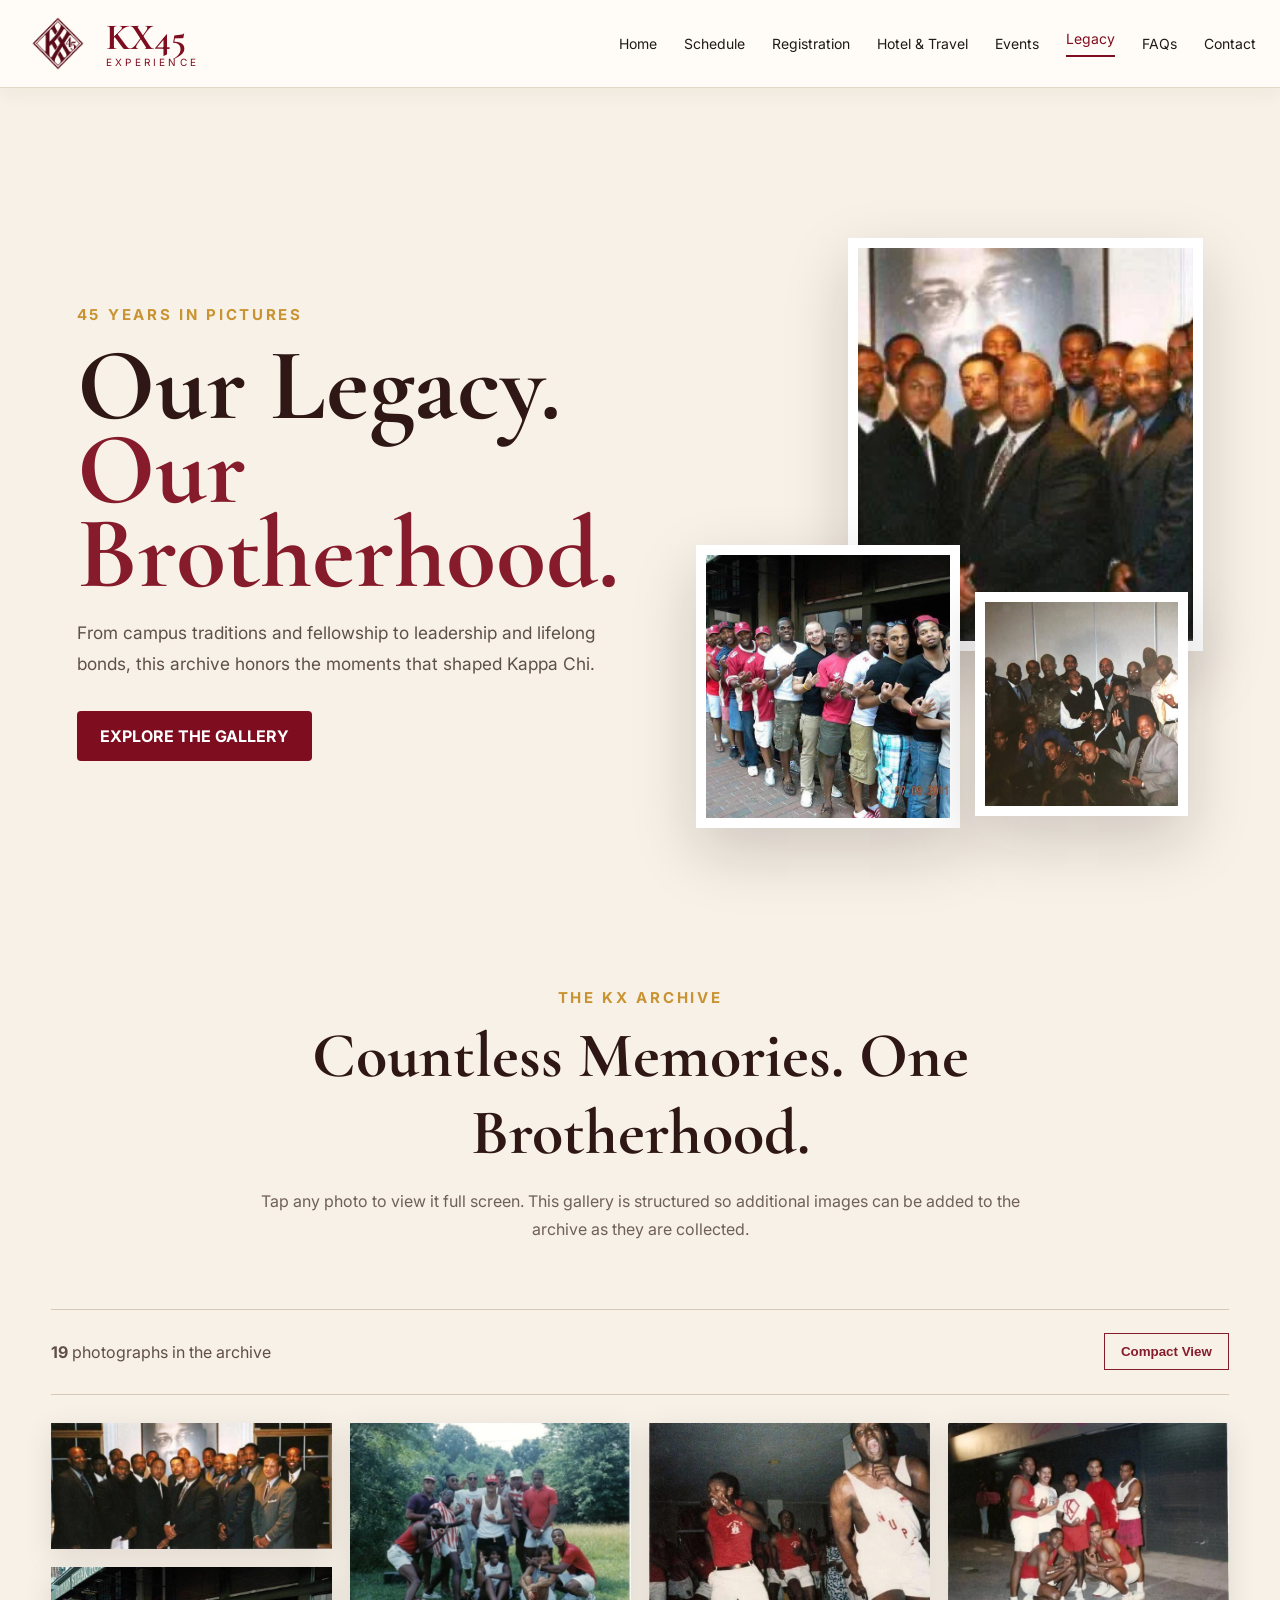
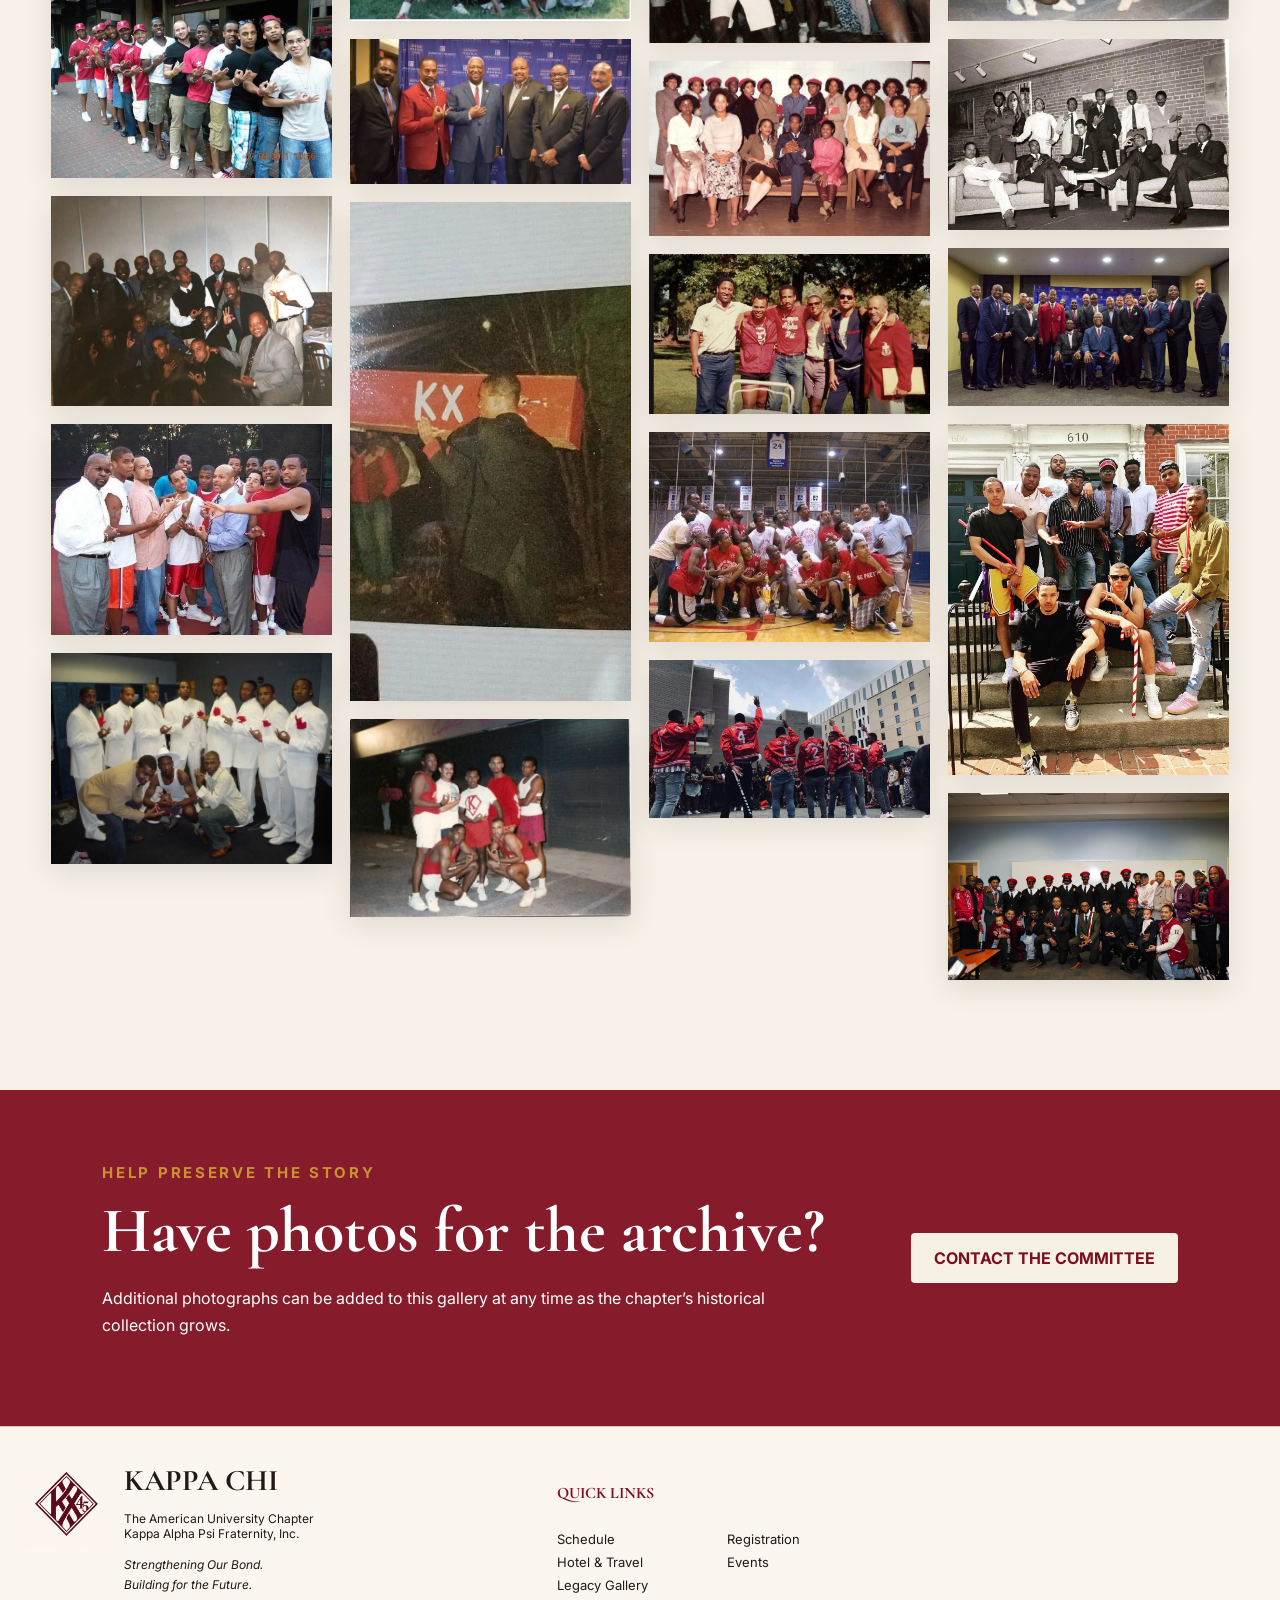
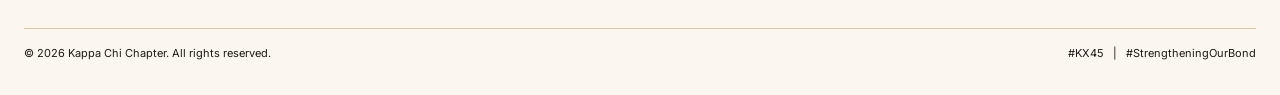
==== gallery.html @ 185af332 "Add files via upload" ====
<!doctype html>
<html lang="en">
<head>
  <meta charset="utf-8">
  <meta name="viewport" content="width=device-width,initial-scale=1">
  <meta name="theme-color" content="#f7f1e7">
  <meta name="description" content="Kappa Chi legacy photo gallery celebrating 45 years of brotherhood, leadership, service, and memories.">
  <title>Legacy Gallery | KX45 Experience</title>
  <link rel="preconnect" href="https://fonts.googleapis.com">
  <link rel="preconnect" href="https://fonts.gstatic.com" crossorigin>
  <link href="https://fonts.googleapis.com/css2?family=Cormorant+Garamond:wght@600;700&family=Inter:wght@400;500;600;700&display=swap" rel="stylesheet">
  <link rel="stylesheet" href="assets/styles.css">
  <link rel="stylesheet" href="assets/gallery.css">
  <script defer src="assets/gallery-data.js"></script>
  <script defer src="assets/gallery.js"></script>
</head>
<body class="gallery-page">
<header class="site-header">
  <a href="index.html#home" class="brand">
    <img src="assets/images/kx45-logo-transparent.png" alt="KX45 anniversary logo">
    <div><strong>KX45</strong><span>EXPERIENCE</span></div>
  </a>
  <button class="menu-toggle" aria-expanded="false" aria-controls="main-nav">Menu</button>
  <nav id="main-nav">
    <a href="index.html#home">Home</a>
    <a href="index.html#schedule">Schedule</a>
    <a href="index.html#registration">Registration</a>
    <a href="index.html#hotel">Hotel & Travel</a>
    <a href="index.html#events">Events</a>
    <a href="gallery.html" class="active">Legacy</a>
    <a href="index.html#faqs">FAQs</a>
    <a href="index.html#contact">Contact</a>
  </nav>
</header>

<main>
  <section class="gallery-hero">
    <div>
      <p class="eyebrow">45 Years in Pictures</p>
      <h1>Our Legacy.<br><span>Our Brotherhood.</span></h1>
      <p>From campus traditions and fellowship to leadership and lifelong bonds, this archive honors the moments that shaped Kappa Chi.</p>
      <a class="button primary" href="#legacy-gallery">Explore the Gallery</a>
    </div>
    <div class="gallery-hero-collage" aria-hidden="true">
      <img src="assets/images/legacy-gallery/kx-legacy-01.webp" alt="">
      <img src="assets/images/legacy-gallery/kx-legacy-02.webp" alt="">
      <img src="assets/images/legacy-gallery/kx-legacy-03.webp" alt="">
    </div>
  </section>

  <section class="gallery-intro">
    <p class="eyebrow">The KX Archive</p>
    <h2>Countless Memories. One Brotherhood.</h2>
    <p>Tap any photo to view it full screen. This gallery is structured so additional images can be added to the archive as they are collected.</p>
  </section>

  <section id="legacy-gallery" class="gallery-shell">
    <div class="gallery-toolbar">
      <p><strong id="photo-count">0</strong> photographs in the archive</p>
      <button id="view-toggle" type="button" aria-pressed="false">Compact View</button>
    </div>
    <div id="gallery-grid" class="legacy-gallery-grid" aria-live="polite"></div>
  </section>

  <section class="gallery-contribution">
    <div>
      <p class="eyebrow">Help Preserve the Story</p>
      <h2>Have photos for the archive?</h2>
      <p>Additional photographs can be added to this gallery at any time as the chapter’s historical collection grows.</p>
    </div>
    <a href="index.html#contact" class="button cream-button">Contact the Committee</a>
  </section>
</main>

<footer id="contact">
  <div class="footer-brand">
    <img src="assets/images/kx45-logo-transparent.png" alt="">
    <div><h3>Kappa Chi</h3><p>The American University Chapter<br>Kappa Alpha Psi Fraternity, Inc.</p><em>Strengthening Our Bond.<br>Building for the Future.</em></div>
  </div>
  <div class="footer-links"><h4>Quick Links</h4><a href="index.html#schedule">Schedule</a><a href="index.html#registration">Registration</a><a href="index.html#hotel">Hotel & Travel</a><a href="index.html#events">Events</a><a href="gallery.html">Legacy Gallery</a></div>
  <div class="copyright">© 2026 Kappa Chi Chapter. All rights reserved. <span>#KX45 &nbsp; | &nbsp; #StrengtheningOurBond</span></div>
</footer>

<dialog id="gallery-lightbox" class="gallery-lightbox">
  <button class="lightbox-close" aria-label="Close photo">×</button>
  <button class="lightbox-prev" aria-label="Previous photo">‹</button>
  <figure><img id="lightbox-image" src="" alt=""><figcaption id="lightbox-caption"></figcaption></figure>
  <button class="lightbox-next" aria-label="Next photo">›</button>
</dialog>
</body>
</html>
---- assets/styles.css ----
:root{--burgundy:#7f0d20;--burgundy-dark:#5e0816;--gold:#c99331;--cream:#f7f0e5;--cream-dark:#eee3d4;--ink:#211915;--muted:#6f655d;--white:#fff;--max:1240px}
*{box-sizing:border-box}html{scroll-behavior:smooth}body{margin:0;font-family:Inter,Arial,sans-serif;background:var(--cream);color:var(--ink)}h1,h2,h3,h4{font-family:"Cormorant Garamond",Georgia,serif}a{color:inherit}.site-header{position:sticky;top:0;z-index:20;height:88px;display:flex;align-items:center;justify-content:space-between;padding:0 max(24px,calc((100vw - var(--max))/2));background:rgba(255,252,247,.97);border-bottom:1px solid #e3d6c6;box-shadow:0 5px 20px rgba(62,37,20,.05)}.brand{display:flex;align-items:center;gap:14px;text-decoration:none}.brand img{width:68px;height:68px;object-fit:contain}.brand div{display:flex;flex-direction:column}.brand strong{font:700 37px/1 "Cormorant Garamond",serif;color:var(--burgundy)}.brand span{font-size:10px;letter-spacing:.32em;color:var(--burgundy)}nav{display:flex;align-items:center;gap:27px}nav a{text-decoration:none;font-size:14px}nav a.active{color:var(--burgundy);border-bottom:2px solid var(--burgundy);padding-bottom:8px}.header-cta{padding:14px 20px;background:var(--burgundy);color:white;border-radius:5px;text-transform:uppercase;font-weight:700}.menu-toggle{display:none}
.hero{display:grid;grid-template-columns:.95fr 1.35fr;min-height:560px;background:white}.hero-copy{padding:55px 38px 45px max(35px,calc((100vw - var(--max))/2));display:flex;flex-direction:column;justify-content:center}.eyebrow{text-transform:uppercase;letter-spacing:.18em;color:var(--gold);font-size:15px;font-weight:700;margin:0 0 6px}.hero h1{margin:0;line-height:.8}.hero h1 span{display:inline-block;font-size:150px;color:var(--burgundy)}.hero h1 em{font-size:88px;color:var(--gold);font-weight:600}.hero h1 strong{display:block;font-size:53px;text-transform:uppercase;color:var(--burgundy)}.divider{width:300px;border-top:1px solid var(--gold);margin:24px 0}.theme{font:700 27px/1.1 "Cormorant Garamond",serif;text-transform:uppercase;color:var(--gold);margin:0 0 15px}.official-name{max-width:580px;color:var(--muted);font-size:14px}.hero-meta{display:flex;gap:24px;margin:18px 0;font-weight:700;text-transform:uppercase;color:var(--burgundy);font-size:13px}.hero-actions{display:flex;gap:16px}.button{display:inline-flex;align-items:center;justify-content:center;min-height:50px;padding:0 23px;text-decoration:none;text-transform:uppercase;font-weight:700;border-radius:4px}.primary{background:var(--burgundy);color:white}.outline{border:1px solid var(--gold);color:var(--ink);background:white}.hero-photo{position:relative;overflow:hidden}.hero-photo>img{width:100%;height:100%;object-fit:cover;object-position:center 25%}.hero-photo:after{content:"";position:absolute;inset:0;background:linear-gradient(90deg,rgba(255,255,255,.35),transparent 24%)}.countdown-card{position:absolute;right:32px;bottom:30px;z-index:2;background:rgba(255,252,247,.96);padding:22px 28px;border-radius:18px;box-shadow:0 14px 40px rgba(0,0,0,.2);min-width:390px}.countdown-card p{text-align:center;text-transform:uppercase;color:var(--burgundy);font-weight:700;margin:0 0 12px}.countdown-grid{display:grid;grid-template-columns:repeat(4,1fr)}.countdown-grid div{text-align:center;border-left:1px solid #d7c09e}.countdown-grid div:first-child{border-left:0}.countdown-grid strong{display:block;font-size:37px}.countdown-grid span{text-transform:uppercase;font-size:10px}
.photo-strip{display:grid;grid-template-columns:repeat(4,1fr);height:165px}.photo-strip img{width:100%;height:100%;object-fit:cover}.photo-strip img:nth-child(1),.photo-strip img:nth-child(3){object-fit:contain;background:#e7ded1}
.quick-access{display:grid;grid-template-columns:repeat(6,1fr);gap:18px;padding:26px max(24px,calc((100vw - var(--max))/2));background:var(--cream)}.quick-card{min-height:170px;padding:18px;background:white;border:1px solid #e5d8c8;border-radius:9px;text-decoration:none;text-align:center;box-shadow:0 10px 25px rgba(80,45,20,.08)}.quick-card .icon{width:55px;height:55px;margin:auto;border-radius:50%;display:grid;place-items:center;background:var(--burgundy);color:white;font-size:24px}.quick-card h3{text-transform:uppercase;font-size:25px;line-height:.95;margin:15px 0 7px}.quick-card p{font-size:13px;margin:0;color:var(--muted)}.quick-card span{display:block;margin-top:8px;color:var(--burgundy)}
.dashboard{display:grid;grid-template-columns:1fr 1fr 1.1fr;gap:18px;padding:0 max(24px,calc((100vw - var(--max))/2)) 32px}.panel{background:white;border:1px solid #dfd1bf;border-radius:9px;overflow:hidden;box-shadow:0 10px 25px rgba(80,45,20,.08)}.panel-title{padding:13px;text-align:center;text-transform:uppercase;color:white;font:700 24px "Cormorant Garamond",serif}.panel-title.burgundy{background:var(--burgundy)}.panel-title.gold{background:var(--gold)}.event-list button{width:100%;display:grid;grid-template-columns:58px 1fr 20px;gap:12px;align-items:center;padding:9px 14px;border:0;border-bottom:1px solid #eadfce;background:white;text-align:left;cursor:pointer}.event-list time{border:1px solid var(--gold);border-radius:8px;text-align:center;padding:4px}.event-list time b{display:block;text-transform:uppercase;font-size:10px}.event-list time strong{font-size:22px}.event-list span b{display:block}.event-list span small{display:block;color:var(--muted);margin-top:2px}.event-list i{font-size:28px;color:var(--gold)}.panel-button{display:block;margin:12px;background:var(--burgundy);color:white;text-decoration:none;text-align:center;padding:11px;text-transform:uppercase;font-weight:700;border-radius:5px}.update-list{padding:10px 18px}.update-list article{display:grid;grid-template-columns:42px 1fr;gap:12px;padding:14px 0;border-bottom:1px solid #eadfce}.update-list article>span{width:38px;height:38px;border:1px solid var(--gold);border-radius:50%;display:grid;place-items:center;color:var(--gold)}.update-list h4{font-family:Inter,Arial,sans-serif;margin:0;font-size:14px}.update-list p{font-size:12px;margin:3px 0;color:var(--muted)}.update-list a{font-size:12px;color:var(--burgundy);text-decoration:none}.legacy-panel img{width:100%;height:330px;object-fit:cover;object-position:center 30%}.legacy-copy{text-align:center;padding:20px}.legacy-copy h3{text-transform:uppercase;color:var(--burgundy);font-size:30px;line-height:1;margin:0 0 12px}.legacy-copy p,.legacy-copy blockquote{font-size:14px}.signature{font:italic 56px "Cormorant Garamond",serif;color:var(--gold)}
.events-section,.faq-section{padding:78px max(24px,calc((100vw - var(--max))/2))}.section-heading{text-align:center;margin-bottom:35px}.section-heading h2{font-size:52px;color:var(--burgundy);margin:0}.event-detail-grid{display:grid;grid-template-columns:repeat(2,1fr);gap:16px}.event-detail-grid article{padding:24px;background:white;border:1px solid #dfd1bf;border-radius:8px}.event-detail-grid article span{color:var(--gold);text-transform:uppercase;font-size:12px;font-weight:700}.event-detail-grid h3{font-size:28px;margin:5px 0 10px}.event-detail-grid p,.event-detail-grid address{font-size:14px;color:var(--muted);font-style:normal}.event-detail-grid dl{display:grid;grid-template-columns:auto 1fr;gap:4px 10px;font-size:13px}.event-detail-grid dt{font-weight:700}
.registration-section{display:flex;justify-content:space-between;align-items:center;gap:35px;padding:55px max(24px,calc((100vw - var(--max))/2));background:linear-gradient(110deg,var(--burgundy-dark),var(--burgundy));color:white}.registration-section h2{font-size:48px;margin:0}.registration-section p{max-width:780px}.cream-button{background:var(--cream);color:var(--burgundy)}.hotel-section{padding:70px max(24px,calc((100vw - var(--max))/2));background:var(--cream-dark)}.hotel-card{background:white;border-left:6px solid var(--gold);padding:34px}.hotel-card h2{font-size:48px;color:var(--burgundy);margin:0}.hotel-meta{display:grid;grid-template-columns:repeat(3,1fr);gap:15px;margin-top:25px}.hotel-meta span{padding:15px;background:var(--cream);border-radius:6px}.hotel-meta b{display:block;color:var(--burgundy);margin-bottom:4px}.faq-list{max-width:900px;margin:auto}.faq-list details{background:white;border:1px solid #dfd1bf;padding:18px 20px;margin-bottom:10px}.faq-list summary{font-weight:700;cursor:pointer}
.home-screen{display:grid;grid-template-columns:110px 1.3fr 2fr 100px;align-items:center;gap:25px;padding:22px max(24px,calc((100vw - var(--max))/2));background:linear-gradient(110deg,var(--burgundy-dark),var(--burgundy));color:white}.phone{width:65px;height:105px;border:5px solid white;border-radius:10px;display:grid;place-items:center;font:700 16px "Cormorant Garamond",serif}.home-copy h3{font-size:26px;color:var(--gold);margin:0}.steps{display:grid;grid-template-columns:repeat(3,1fr);gap:15px}.steps span{text-align:center}.steps b{display:grid;place-items:center;width:42px;height:42px;margin:0 auto 7px;border:1px solid var(--gold);border-radius:50%;color:var(--gold)}.qr{width:80px;height:80px;background:white;color:#111;display:grid;place-items:center;font-weight:800}
footer{display:grid;grid-template-columns:1.5fr 1fr 1fr;gap:35px;padding:35px max(24px,calc((100vw - var(--max))/2));background:#fbf6ee;border-top:1px solid #dac7ae}.footer-brand{display:flex;gap:15px}.footer-brand img{width:85px;height:85px;object-fit:contain}.footer-brand h3{font-size:30px;margin:0;text-transform:uppercase}.footer-brand p,.footer-brand em{font-size:12px}.footer-links{display:grid;grid-template-columns:repeat(2,1fr);gap:7px}.footer-links h4,.social h4{grid-column:1/-1;color:var(--burgundy);text-transform:uppercase}.footer-links a{text-decoration:none;font-size:13px}.social div{display:flex;gap:10px}.social span{width:42px;height:42px;border:1px solid var(--gold);border-radius:50%;display:grid;place-items:center;color:var(--burgundy);font-weight:700}.copyright{grid-column:1/-1;border-top:1px solid #d9c6aa;padding-top:17px;font-size:11px}.copyright span{float:right}
dialog{max-width:620px;width:calc(100% - 30px);border:1px solid var(--gold);background:white;color:var(--ink);padding:30px}dialog::backdrop{background:rgba(0,0,0,.65)}.dialog-close{float:right;border:0;background:none;font-size:28px;cursor:pointer}
@media(max-width:1000px){.menu-toggle{display:block;background:none;border:1px solid #bba98f;padding:8px 12px}nav{position:absolute;top:88px;left:0;right:0;display:none;flex-direction:column;align-items:stretch;background:white;padding:20px;border-bottom:1px solid #ddd}nav.open{display:flex}.hero{grid-template-columns:1fr}.hero-copy{padding:45px 28px;text-align:center;align-items:center}.hero-photo{min-height:500px}.photo-strip{grid-template-columns:repeat(2,1fr);height:auto}.photo-strip img{height:180px}.quick-access{grid-template-columns:repeat(3,1fr)}.dashboard{grid-template-columns:1fr 1fr}.legacy-panel{grid-column:1/-1}.event-detail-grid{grid-template-columns:1fr}.home-screen{grid-template-columns:90px 1fr}.steps{grid-column:1/-1}.qr{justify-self:end}footer{grid-template-columns:1fr 1fr}}
@media(max-width:650px){.site-header{height:72px;padding:0 14px}.brand img{width:52px;height:52px}.brand strong{font-size:28px}.hero-copy{padding:35px 18px}.hero h1 span{font-size:100px}.hero h1 em{font-size:58px}.hero h1 strong{font-size:36px}.hero-meta{flex-direction:column;gap:5px}.hero-actions{flex-direction:column;width:100%}.button{width:100%}.hero-photo{min-height:390px}.countdown-card{left:15px;right:15px;bottom:15px;min-width:0}.photo-strip{grid-template-columns:1fr}.photo-strip img{height:auto;max-height:280px;object-fit:contain;background:#eee}.quick-access{grid-template-columns:repeat(2,1fr);padding:16px}.dashboard{grid-template-columns:1fr;padding:0 16px 24px}.legacy-panel{grid-column:auto}.events-section,.faq-section{padding:60px 16px}.registration-section{flex-direction:column;align-items:flex-start;padding:45px 18px}.hotel-section{padding:50px 16px}.hotel-meta{grid-template-columns:1fr}.home-screen{grid-template-columns:1fr;text-align:center}.phone,.qr{justify-self:center}.steps{grid-template-columns:1fr}.copyright span{float:none;display:block;margin-top:8px}footer{grid-template-columns:1fr;padding:30px 18px}}/* KX45 refinement updates */
.brand img,.footer-brand img{background:transparent;border-radius:0}
.quick-card .icon{font-size:23px;line-height:1}
.signature{font-style:normal;font-weight:700;color:var(--burgundy)}
.hotel-options{display:grid;grid-template-columns:repeat(3,1fr);gap:16px;margin-top:26px}
.hotel-option{display:grid;grid-template-columns:52px 1fr;gap:14px;align-items:start;padding:20px;background:var(--cream);border:1px solid #dfd1bf;border-radius:8px;text-decoration:none;transition:transform .2s ease,box-shadow .2s ease}
.hotel-option:hover{transform:translateY(-3px);box-shadow:0 10px 24px rgba(80,45,20,.12)}
.hotel-icon{width:48px;height:48px;border-radius:50%;display:grid;place-items:center;background:var(--burgundy);color:white;font:700 24px "Cormorant Garamond",serif}
.hotel-option div{display:flex;flex-direction:column;gap:3px}.hotel-option b{font-size:11px;letter-spacing:.12em;text-transform:uppercase;color:var(--gold)}
.hotel-option strong{font:700 20px/1.05 "Cormorant Garamond",serif;color:var(--burgundy)}.hotel-option small{font-size:12px;color:var(--muted)}
.hotel-option i{grid-column:2;font-style:normal;font-size:12px;font-weight:700;color:var(--burgundy)}
.hotel-note{margin-top:20px;font-size:13px;color:var(--muted)}
.qr{width:88px;height:88px;background:white;display:grid;place-items:center;padding:5px;border-radius:4px}.qr img{width:100%;height:100%;display:block}
@media(max-width:900px){.hotel-options{grid-template-columns:1fr}}
---- assets/gallery.css ----
.gallery-page{background:#f7f1e7}.gallery-hero{max-width:1440px;margin:0 auto;padding:150px 6vw 80px;display:grid;grid-template-columns:1fr 1fr;gap:6vw;align-items:center}.gallery-hero h1{font-family:"Cormorant Garamond",serif;font-size:clamp(4rem,8vw,7.5rem);line-height:.82;color:#2e1715;margin:.2em 0}.gallery-hero h1 span{color:#861c2b}.gallery-hero>div>p:not(.eyebrow){max-width:620px;font-size:1.08rem;line-height:1.8;color:#5f5049;margin-bottom:2rem}.gallery-hero-collage{height:590px;position:relative}.gallery-hero-collage img{position:absolute;object-fit:cover;border:10px solid #fff;box-shadow:0 24px 60px rgba(36,18,15,.18)}.gallery-hero-collage img:nth-child(1){width:70%;height:70%;right:0;top:0}.gallery-hero-collage img:nth-child(2){width:52%;height:48%;left:0;bottom:0;z-index:2}.gallery-hero-collage img:nth-child(3){width:42%;height:38%;right:3%;bottom:2%;z-index:3}.gallery-intro{text-align:center;max-width:820px;margin:0 auto;padding:80px 24px 50px}.gallery-intro h2{font-family:"Cormorant Garamond",serif;font-size:clamp(2.8rem,5vw,4.7rem);color:#2e1715;margin:.15em 0}.gallery-intro>p:last-child{color:#6f6059;line-height:1.75}.gallery-shell{max-width:1500px;margin:0 auto;padding:0 4vw 110px}.gallery-toolbar{display:flex;justify-content:space-between;align-items:center;border-top:1px solid #d8c8b7;border-bottom:1px solid #d8c8b7;padding:16px 0;margin-bottom:28px;color:#604f48}.gallery-toolbar button{border:1px solid #861c2b;background:transparent;color:#861c2b;padding:10px 16px;font-weight:700;cursor:pointer}.legacy-gallery-grid{columns:4 260px;column-gap:18px}.gallery-item{width:100%;display:block;position:relative;margin:0 0 18px;padding:0;border:0;background:#fff;cursor:zoom-in;overflow:hidden;break-inside:avoid;box-shadow:0 8px 28px rgba(38,18,16,.1)}.gallery-item img{width:100%;display:block;transition:transform .45s ease}.gallery-item span{position:absolute;left:12px;bottom:12px;background:rgba(54,19,22,.88);color:#fff;padding:7px 10px;font-size:.7rem;text-transform:uppercase;letter-spacing:.12em;opacity:0;transform:translateY(8px);transition:.3s}.gallery-item:hover img{transform:scale(1.035)}.gallery-item:hover span{opacity:1;transform:none}.legacy-gallery-grid.compact{columns:6 180px}.gallery-contribution{background:#861c2b;color:#fff;padding:70px 8vw;display:flex;justify-content:space-between;align-items:center;gap:2rem}.gallery-contribution h2{font-family:"Cormorant Garamond",serif;font-size:clamp(2.7rem,5vw,4.4rem);margin:.1em 0}.gallery-contribution p{max-width:700px;line-height:1.7}.gallery-lightbox{width:min(94vw,1300px);height:min(92vh,900px);border:0;padding:0;background:#160d0d;color:#fff}.gallery-lightbox::backdrop{background:rgba(10,5,5,.92)}.gallery-lightbox figure{height:100%;margin:0;display:flex;flex-direction:column;align-items:center;justify-content:center;padding:55px}.gallery-lightbox img{max-width:100%;max-height:calc(100% - 40px);object-fit:contain}.gallery-lightbox figcaption{padding-top:14px;color:#d7c7bd;font-size:.85rem;letter-spacing:.08em;text-transform:uppercase}.gallery-lightbox button{position:absolute;z-index:3;border:0;background:rgba(255,255,255,.12);color:#fff;cursor:pointer}.lightbox-close{right:16px;top:14px;width:44px;height:44px;font-size:2rem}.lightbox-prev,.lightbox-next{top:50%;transform:translateY(-50%);width:50px;height:70px;font-size:3rem}.lightbox-prev{left:8px}.lightbox-next{right:8px}.legacy-gallery-link{display:inline-block;margin-top:18px;color:#861c2b;font-weight:800;text-decoration:none;border-bottom:1px solid currentColor;padding-bottom:3px}
@media(max-width:900px){.gallery-hero{grid-template-columns:1fr;padding-top:115px}.gallery-hero-collage{height:430px}.legacy-gallery-grid{columns:2 150px}.legacy-gallery-grid.compact{columns:3 120px}.gallery-contribution{align-items:flex-start;flex-direction:column}}@media(max-width:520px){.gallery-hero{padding-left:22px;padding-right:22px}.gallery-hero-collage{height:340px}.gallery-shell{padding-left:14px;padding-right:14px}.legacy-gallery-grid,.legacy-gallery-grid.compact{columns:2 120px;column-gap:10px}.gallery-item{margin-bottom:10px}.gallery-toolbar{font-size:.82rem}.gallery-lightbox figure{padding:45px 20px}.lightbox-prev,.lightbox-next{width:38px;height:58px}}
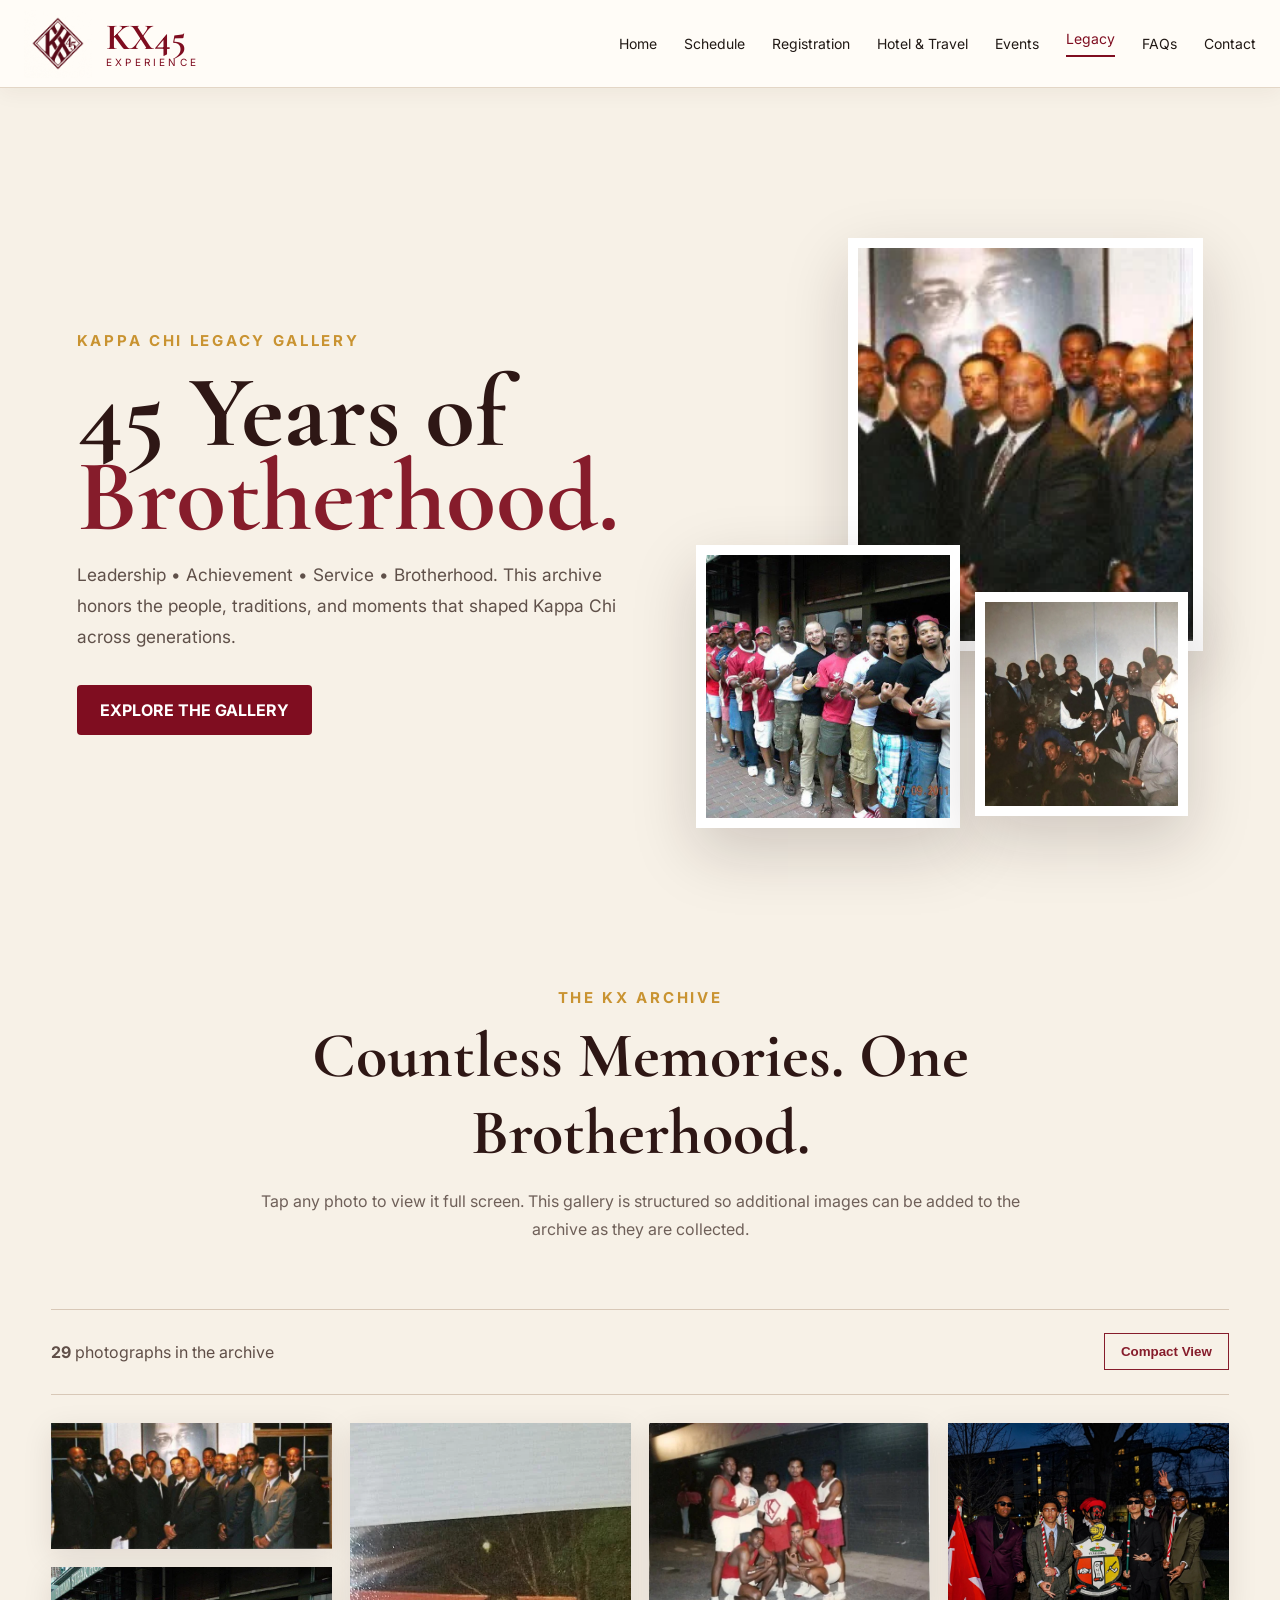
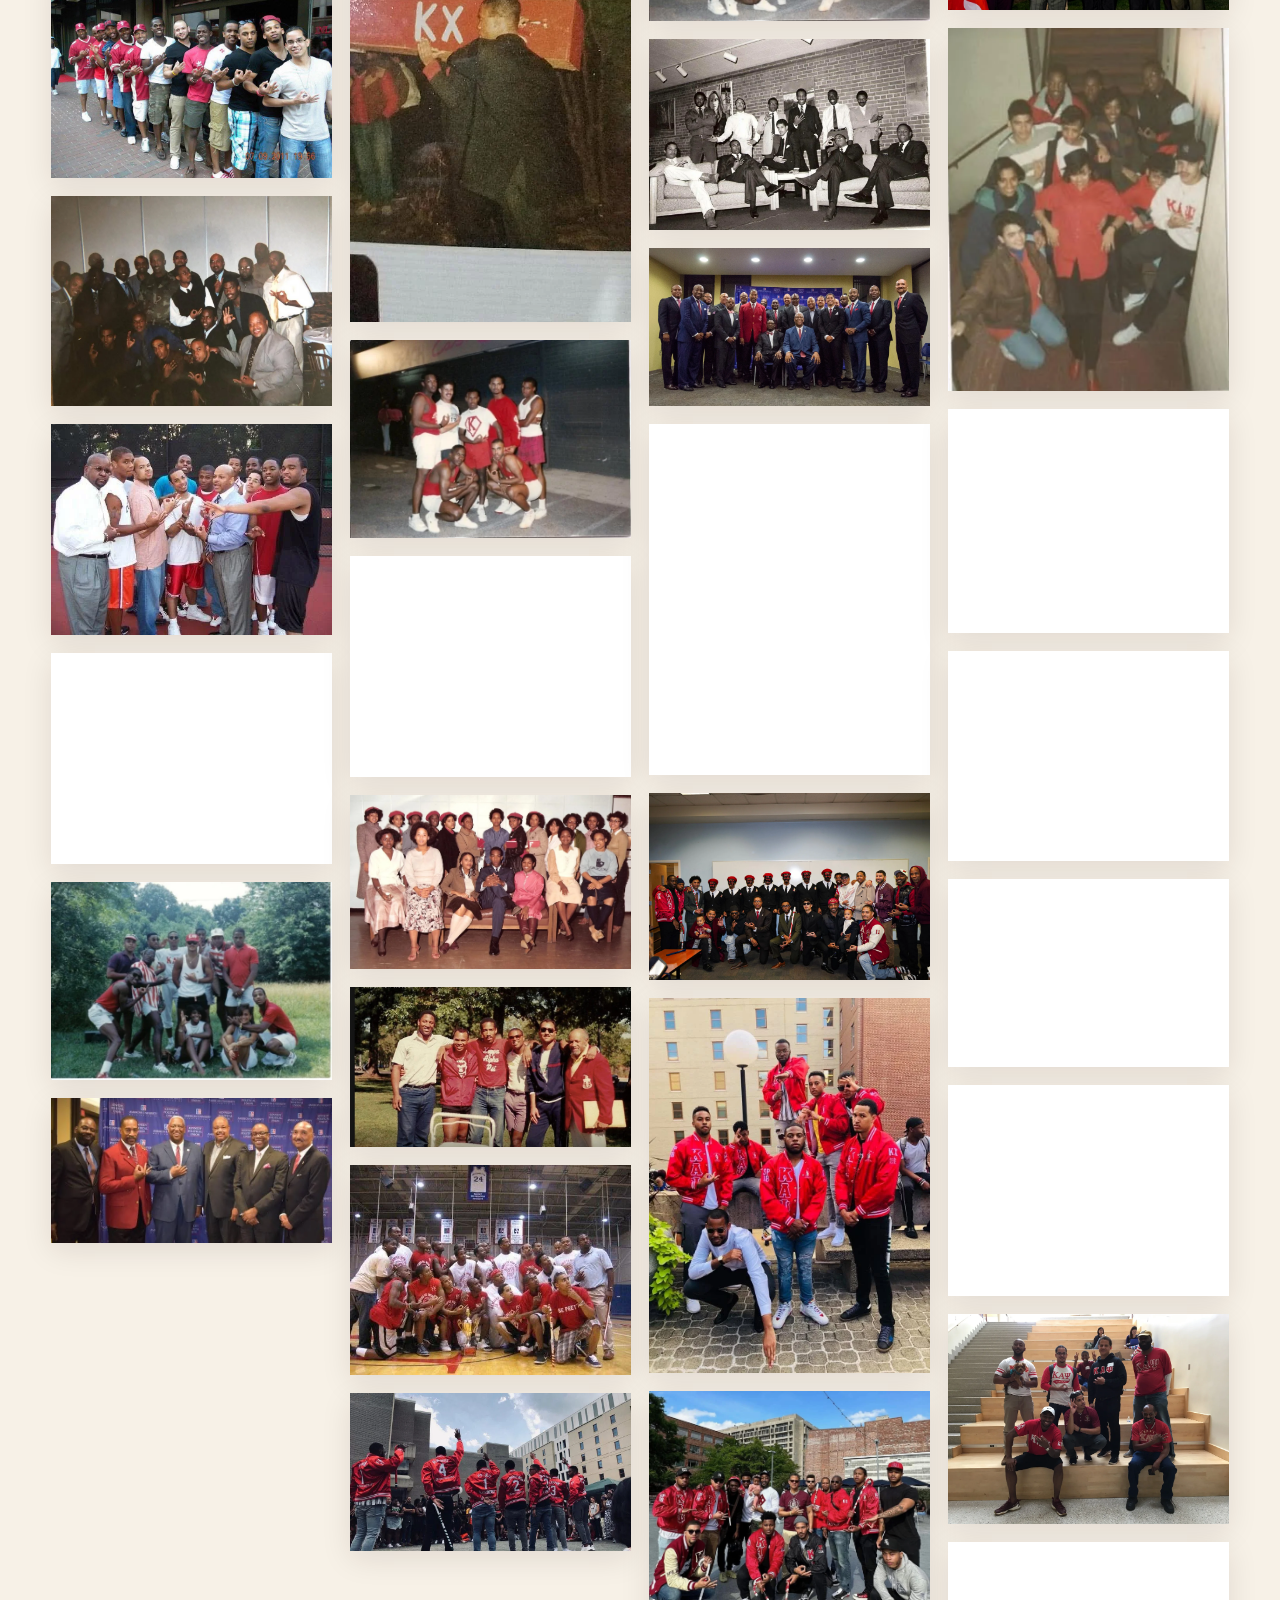
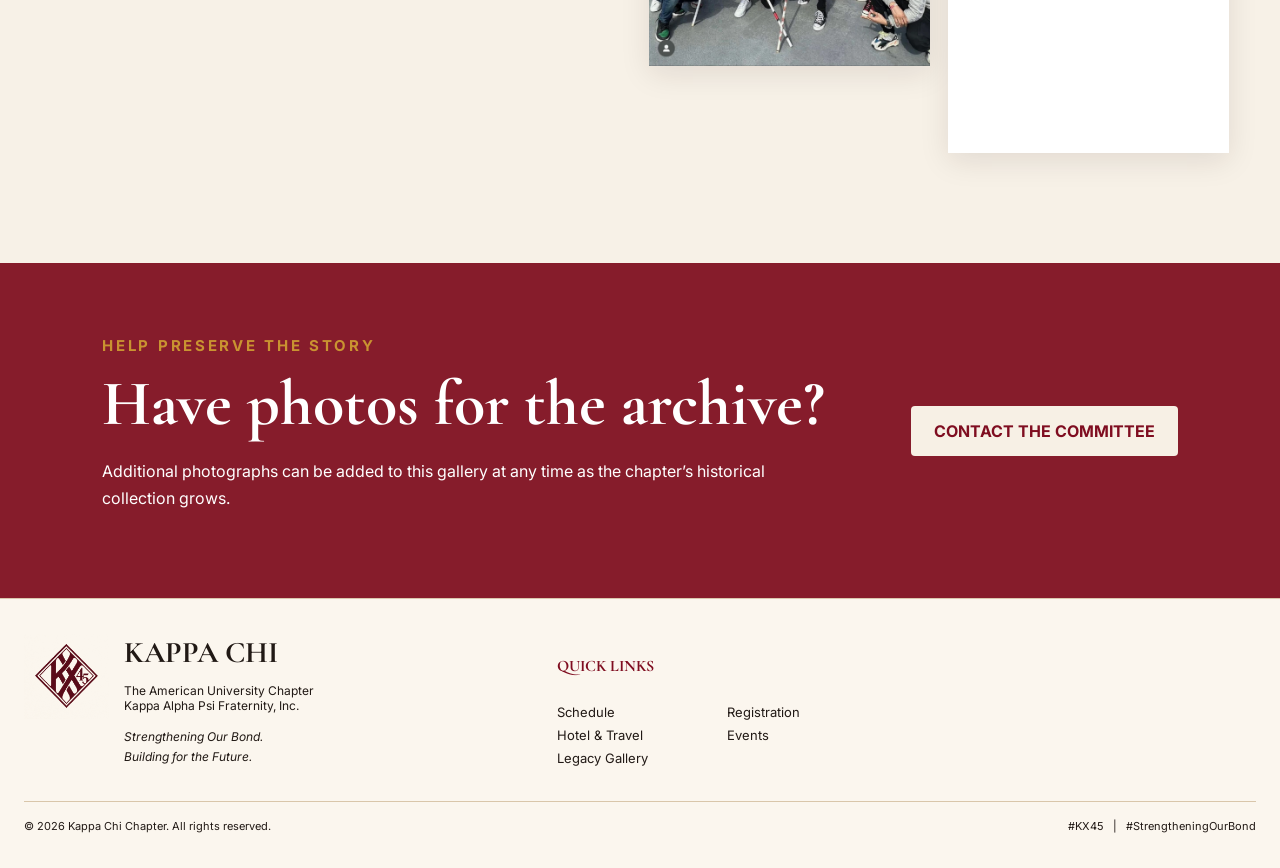
==== commit 269dedd6: "Add files via upload" ====
--- a/gallery.html
+++ b/gallery.html
@@ -36,9 +36,9 @@
 <main>
   <section class="gallery-hero">
     <div>
-      <p class="eyebrow">45 Years in Pictures</p>
-      <h1>Our Legacy.<br><span>Our Brotherhood.</span></h1>
-      <p>From campus traditions and fellowship to leadership and lifelong bonds, this archive honors the moments that shaped Kappa Chi.</p>
+      <p class="eyebrow">Kappa Chi Legacy Gallery</p>
+      <h1>45 Years of<br><span>Brotherhood.</span></h1>
+      <p>Leadership • Achievement • Service • Brotherhood. This archive honors the people, traditions, and moments that shaped Kappa Chi across generations.</p>
       <a class="button primary" href="#legacy-gallery">Explore the Gallery</a>
     </div>
     <div class="gallery-hero-collage" aria-hidden="true">
--- a/assets/styles.css
+++ b/assets/styles.css
@@ -24,3 +24,11 @@
 .hotel-note{margin-top:20px;font-size:13px;color:var(--muted)}
 .qr{width:88px;height:88px;background:white;display:grid;place-items:center;padding:5px;border-radius:4px}.qr img{width:100%;height:100%;display:block}
 @media(max-width:900px){.hotel-options{grid-template-columns:1fr}}
+
+/* Centered Legacy gallery call-to-action */
+.legacy-cta-block{display:flex;flex-direction:column;align-items:center;text-align:center;margin-top:18px}
+.legacy-cta-block .signature{display:block;line-height:1;margin:0 0 14px}
+.legacy-gallery-copy{max-width:340px;margin:0 auto 20px!important;color:var(--muted);line-height:1.65}
+.legacy-gallery-link{display:inline-flex;align-items:center;justify-content:center;margin:0 auto;padding:13px 24px;border:1px solid var(--burgundy);border-radius:5px;background:var(--burgundy);color:#fff!important;font-size:12px;font-weight:800;letter-spacing:.08em;text-transform:uppercase;text-decoration:none!important;box-shadow:0 8px 18px rgba(134,28,43,.18);transition:transform .2s ease,background .2s ease,color .2s ease,border-color .2s ease}
+.legacy-gallery-link:hover,.legacy-gallery-link:focus-visible{background:var(--gold);border-color:var(--gold);color:#2e1715!important;transform:translateY(-2px)}
+@media(max-width:640px){.legacy-gallery-link{width:100%;max-width:310px}.legacy-gallery-copy{max-width:300px}}
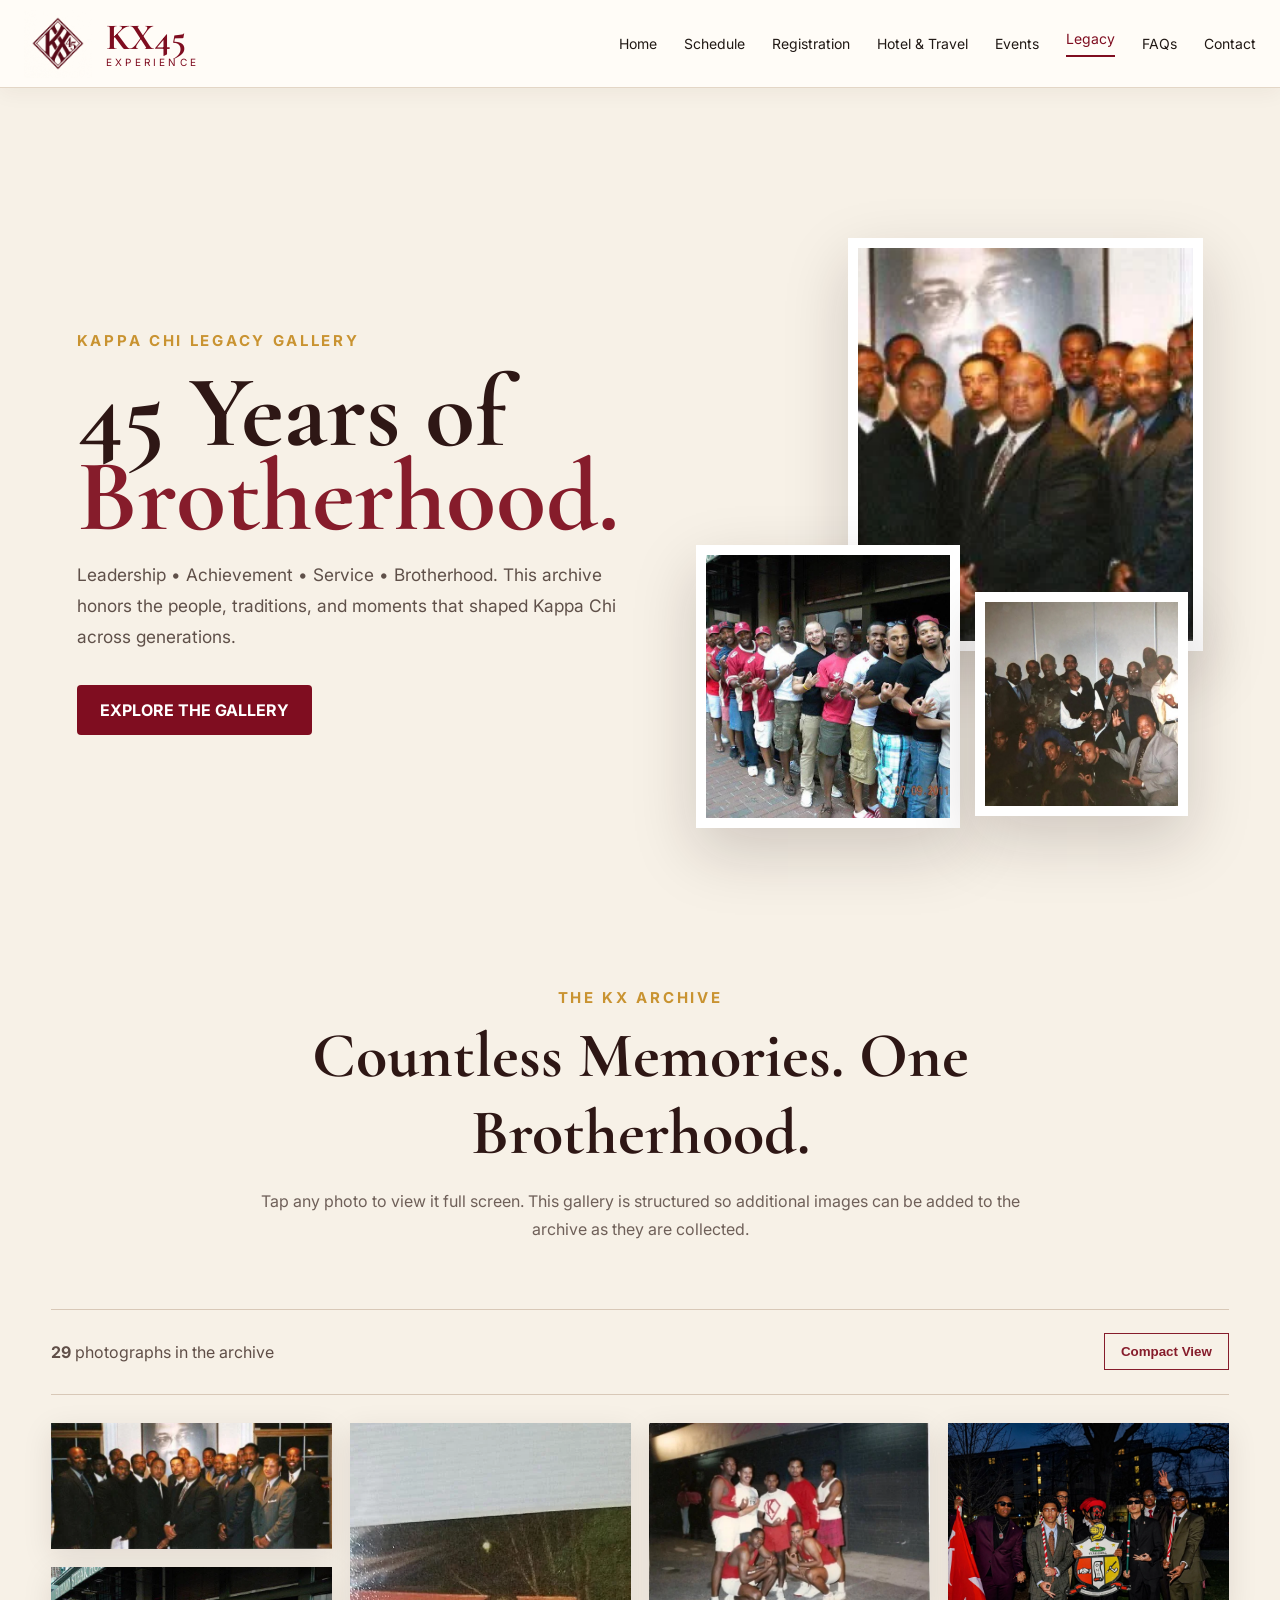
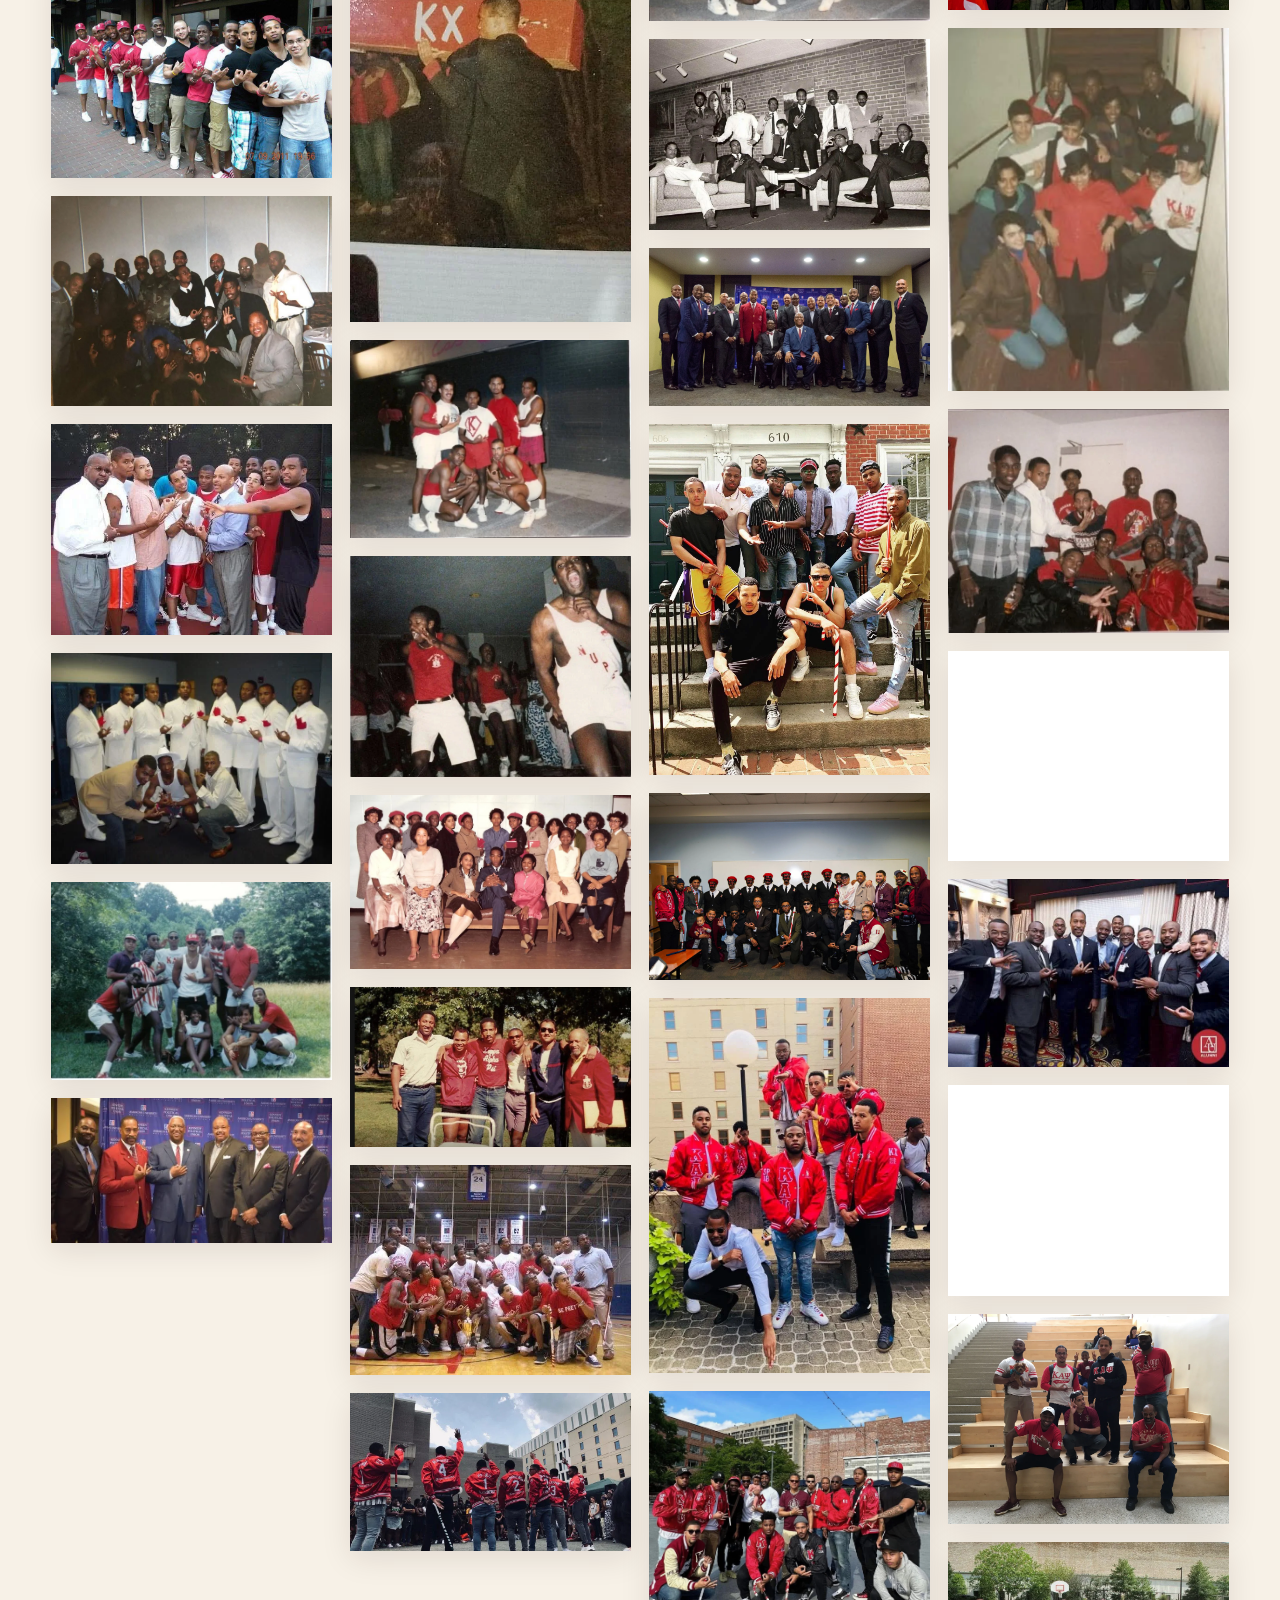
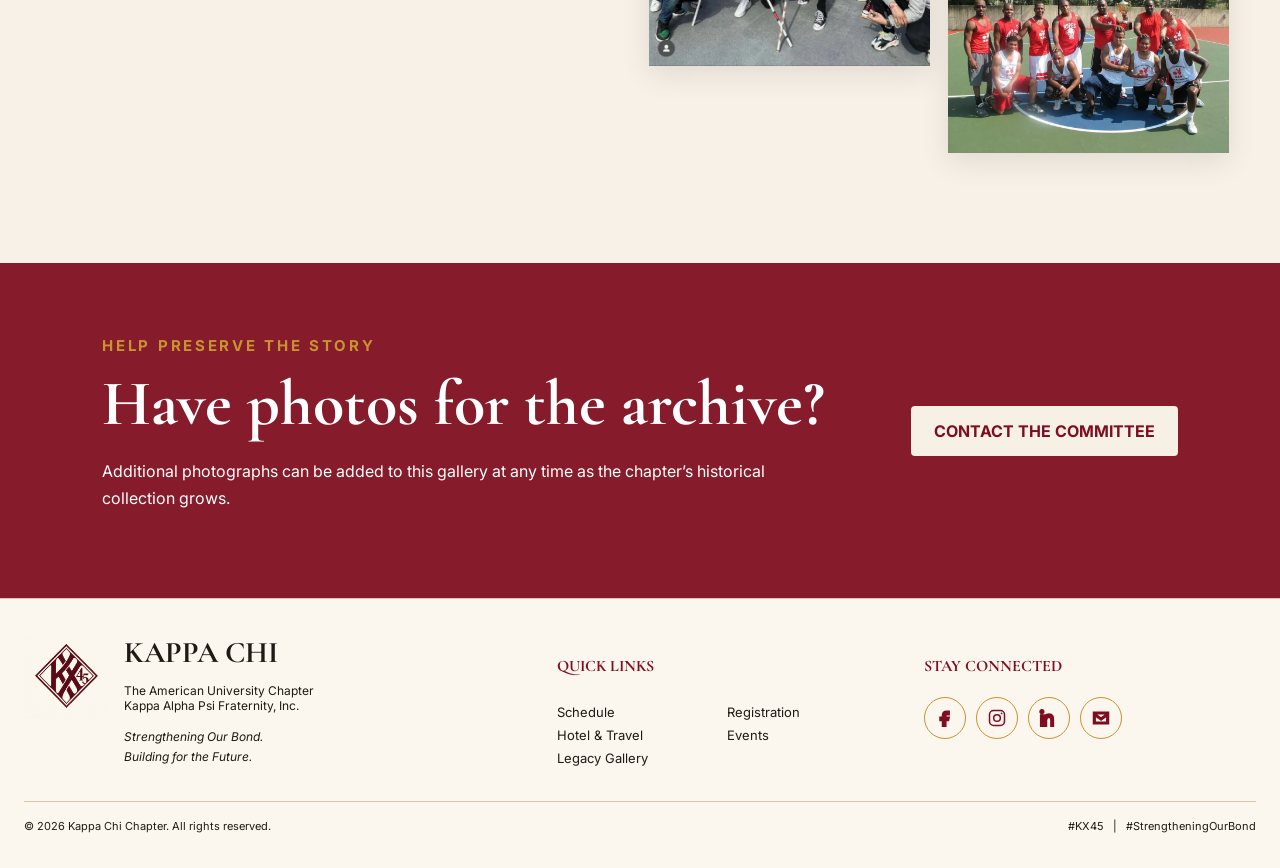
==== commit 6dcd48dd: "Add files via upload" ====
--- a/gallery.html
+++ b/gallery.html
@@ -68,7 +68,7 @@
       <h2>Have photos for the archive?</h2>
       <p>Additional photographs can be added to this gallery at any time as the chapter’s historical collection grows.</p>
     </div>
-    <a href="index.html#contact" class="button cream-button">Contact the Committee</a>
+    <a href="mailto:qdjones1911@gmail.com?subject=KX45%20Legacy%20Gallery%20Photo%20Submission" class="button cream-button">Contact the Committee</a>
   </section>
 </main>
 
@@ -78,6 +78,12 @@
     <div><h3>Kappa Chi</h3><p>The American University Chapter<br>Kappa Alpha Psi Fraternity, Inc.</p><em>Strengthening Our Bond.<br>Building for the Future.</em></div>
   </div>
   <div class="footer-links"><h4>Quick Links</h4><a href="index.html#schedule">Schedule</a><a href="index.html#registration">Registration</a><a href="index.html#hotel">Hotel & Travel</a><a href="index.html#events">Events</a><a href="gallery.html">Legacy Gallery</a></div>
+  <div class="social"><h4>Stay Connected</h4><div>
+    <a href="https://www.facebook.com/share/g/1CDSYYfnzS/?mibextid=wwXIfr" target="_blank" rel="noopener noreferrer" aria-label="Kappa Chi on Facebook" title="Facebook"><svg viewBox="0 0 24 24" aria-hidden="true"><path d="M14 8h3V4h-3c-3 0-5 2-5 5v2H6v4h3v7h4v-7h3.2l.8-4H13V9c0-.7.3-1 1-1Z"/></svg></a>
+    <a href="https://www.instagram.com/kx_nupes?igsh=czExZGtqYzd3cnZ4" target="_blank" rel="noopener noreferrer" aria-label="Kappa Chi on Instagram" title="Instagram"><svg viewBox="0 0 24 24" aria-hidden="true"><rect x="3" y="3" width="18" height="18" rx="5" ry="5"/><circle cx="12" cy="12" r="4"/><circle cx="17.5" cy="6.5" r="1" class="icon-fill"/></svg></a>
+    <a href="https://www.linkedin.com/groups/4771712/" target="_blank" rel="noopener noreferrer" aria-label="Kappa Chi on LinkedIn" title="LinkedIn"><svg viewBox="0 0 24 24" aria-hidden="true"><path d="M5 8.5H2V22h3V8.5ZM3.5 2A2.25 2.25 0 1 0 3.5 6.5 2.25 2.25 0 0 0 3.5 2ZM9 8.5H6V22h3v-7.1c0-1.9.8-3.9 3.1-3.9 2.2 0 2.2 2.1 2.2 4V22h3v-8c0-3.9-.8-6.9-5.4-6.9-2.2 0-3.6 1.2-4.2 2.3H9V8.5Z"/></svg></a>
+    <a href="mailto:qdjones1911@gmail.com" aria-label="Email the KX45 Planning Committee" title="Email"><svg viewBox="0 0 24 24" aria-hidden="true"><path d="M3 5h18v14H3V5Zm9 7 7-5H5l7 5Zm0 2.4L5 9.4V17h14V9.4l-7 5Z"/></svg></a>
+  </div></div>
   <div class="copyright">© 2026 Kappa Chi Chapter. All rights reserved. <span>#KX45 &nbsp; | &nbsp; #StrengtheningOurBond</span></div>
 </footer>
 
--- a/assets/styles.css
+++ b/assets/styles.css
@@ -32,3 +32,6 @@
 .legacy-gallery-link{display:inline-flex;align-items:center;justify-content:center;margin:0 auto;padding:13px 24px;border:1px solid var(--burgundy);border-radius:5px;background:var(--burgundy);color:#fff!important;font-size:12px;font-weight:800;letter-spacing:.08em;text-transform:uppercase;text-decoration:none!important;box-shadow:0 8px 18px rgba(134,28,43,.18);transition:transform .2s ease,background .2s ease,color .2s ease,border-color .2s ease}
 .legacy-gallery-link:hover,.legacy-gallery-link:focus-visible{background:var(--gold);border-color:var(--gold);color:#2e1715!important;transform:translateY(-2px)}
 @media(max-width:640px){.legacy-gallery-link{width:100%;max-width:310px}.legacy-gallery-copy{max-width:300px}}
+
+/* Connected social links */
+.social a{width:42px;height:42px;border:1px solid var(--gold);border-radius:50%;display:grid;place-items:center;color:var(--burgundy);text-decoration:none;transition:background .2s ease,color .2s ease,transform .2s ease}.social a:hover,.social a:focus-visible{background:var(--burgundy);color:#fff;transform:translateY(-2px);outline:none}.social svg{width:20px;height:20px;fill:currentColor;stroke:currentColor;stroke-width:1.8}.social svg rect,.social svg circle{fill:none}.social svg .icon-fill{fill:currentColor;stroke:none}
